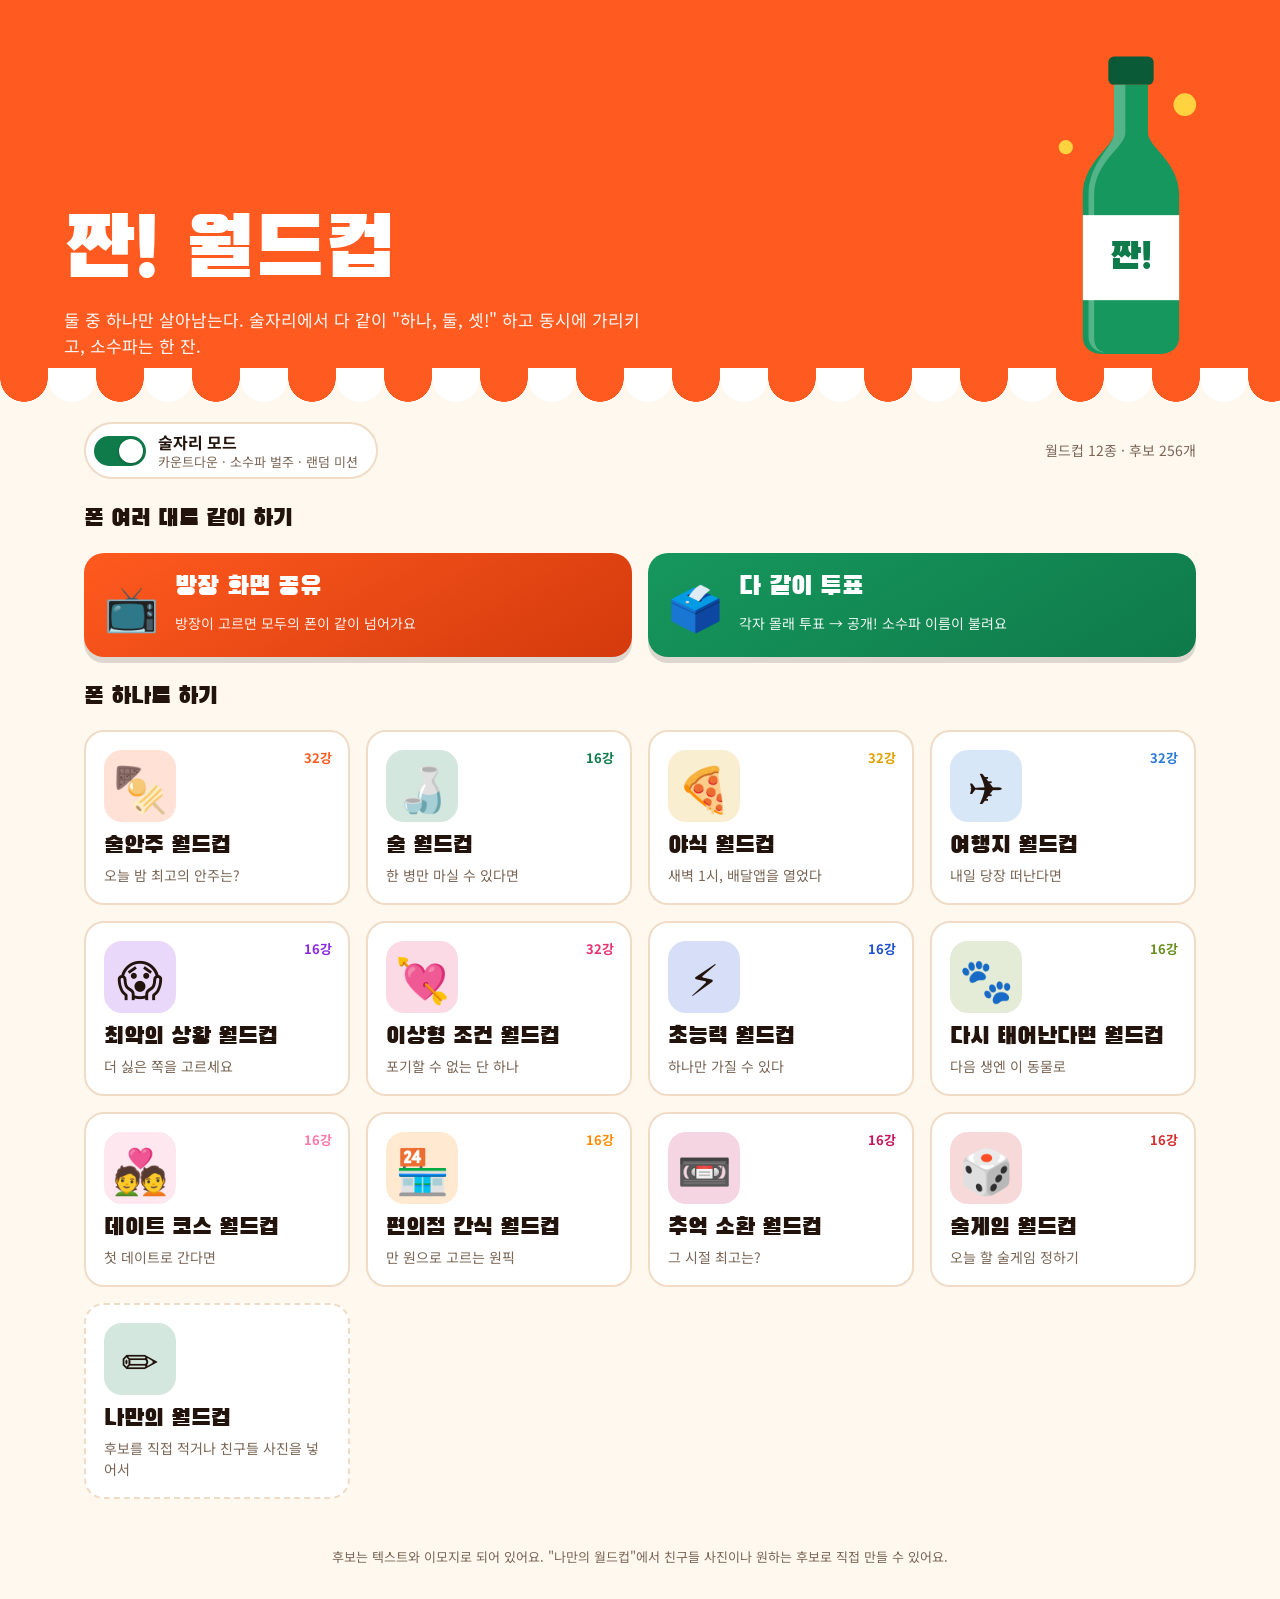
==== index.html @ a6a8045d "실시간 방 모드 추가 (방장 화면 공유, 다 같이 투표) + 그만 버튼 수정 - sync.html / vote.html: MQTT 방 코드·QR로 여러 폰 실시간 연결 - 투표 공" ====
<!DOCTYPE html>
<html lang="ko">
<head>
<meta charset="utf-8">
<meta name="viewport" content="width=device-width,initial-scale=1">
<title>짠! 월드컵</title>
<link rel="preconnect" href="https://fonts.googleapis.com">
<link rel="stylesheet" href="https://fonts.googleapis.com/css2?family=Black+Han+Sans&family=Noto+Sans+KR:wght@400;700;900&display=swap">
<link rel="stylesheet" href="style.css">
</head>
<body>
<div id="home">
  <header class="hero">
    <div>
      <h1>짠! 월드컵</h1>
      <p>둘 중 하나만 살아남는다. 술자리에서 다 같이 "하나, 둘, 셋!" 하고 동시에 가리키고, 소수파는 한 잔.</p>
    </div>
    <svg viewBox="0 0 120 220" aria-hidden="true">
      <rect x="44" y="6" width="32" height="20" rx="4" fill="#0b5a37"/>
      <path d="M48 26h24v34c0 10 22 20 22 44v100c0 8-6 12-14 12H40c-8 0-14-4-14-12V104c0-24 22-34 22-44z" fill="#16975d"/>
      <path d="M48 26h8v34c0 10-22 20-22 44v100c0 6 2 10 8 11-6 0-12-4-12-11V104c0-24 18-34 18-44z" fill="#ffffff44"/>
      <rect x="26" y="118" width="68" height="60" fill="#fff"/>
      <text x="60" y="156" text-anchor="middle" font-family="Black Han Sans" font-size="26" fill="#0f7a4a">짠!</text>
      <circle cx="98" cy="40" r="8" fill="#ffd23f"/><circle cx="14" cy="70" r="5" fill="#ffd23f"/>
    </svg>
  </header>
  <div class="tent"></div>
  <div class="bar">
    <label class="party"><input type="checkbox" id="partyT"> <span>술자리 모드<small>카운트다운 · 소수파 벌주 · 랜덤 미션</small></span></label>
    <span style="color:var(--mute);font-size:14px" id="cnt"></span>
  </div>
  <h2 class="sect">폰 여러 대로 같이 하기</h2>
  <div class="modes">
    <a class="mode s" href="sync.html"><span class="em">📺</span><h3>방장 화면 공유</h3><p>방장이 고르면 모두의 폰이 같이 넘어가요</p></a>
    <a class="mode v" href="vote.html"><span class="em">🗳️</span><h3>다 같이 투표</h3><p>각자 몰래 투표 → 공개! 소수파 이름이 불려요</p></a>
  </div>
  <h2 class="sect">폰 하나로 하기</h2>
  <main class="grid" id="grid"></main>
  <footer>후보는 텍스트와 이모지로 되어 있어요. "나만의 월드컵"에서 친구들 사진이나 원하는 후보로 직접 만들 수 있어요.</footer>
</div>

<section id="play" class="hide">
  <div>
    <div class="top">
      <button id="quit" aria-label="처음으로">✕ 그만</button>
      <h2 id="rlabel"></h2>
      <button id="undo">↶ 되돌리기</button>
    </div>
    <div class="prog"><i id="pbar"></i></div>
  </div>
  <div class="arena" id="arena"></div>
  <div class="foot" id="foot"><button class="btn go" id="cdBtn">하나, 둘, 셋! 🍻</button></div>
</section>

<section id="result" class="hide"></section>
<div id="ov" class="ov hide"></div>

<script src="data.js"></script>
<script>
{
const $=s=>document.querySelector(s);
const esc=s=>String(s).replace(/[&<>"']/g,c=>({'&':'&amp;','<':'&lt;','>':'&gt;','"':'&quot;',"'":'&#39;'}[c]));
const store={get(k,d){try{return JSON.parse(localStorage.getItem(k))??d}catch{return d}},set(k,v){try{localStorage.setItem(k,JSON.stringify(v))}catch{}}};
let party=store.get('jjan-party',true),S=null,hist=[],busy=false,custom=null;
$('#partyT').checked=party;
$('#partyT').onchange=e=>{party=e.target.checked;store.set('jjan-party',party)};
$('#cnt').textContent=`월드컵 ${GENRES.length}종 · 후보 ${GENRES.reduce((a,g)=>a+g.items.length,0)}개`;

$('#grid').innerHTML=GENRES.map(g=>`<button class="g" style="--h:${g.h}" data-id="${g.id}">
 <span class="n">${g.items.length}강</span><span class="em">${g.e}</span><h3>${esc(g.t)}</h3><p>${esc(g.d)}</p></button>`).join('')
 +`<button class="g custom" data-id="custom"><span class="em">✏️</span><h3>나만의 월드컵</h3><p>후보를 직접 적거나 친구들 사진을 넣어서</p></button>`;
$('#grid').onclick=e=>{const b=e.target.closest('.g');if(!b)return;b.dataset.id==='custom'?openCustom():pickSize(GENRES.find(g=>g.id===b.dataset.id))};

function sizesFor(n){const r=[];for(let s=4;s<=n;s*=2)r.push(s);return r.slice(-3)}
function pickSize(g){
 const ss=sizesFor(g.items.length);
 modal(`<h2>${g.e} ${esc(g.t)}</h2><p>${esc(g.d)} — 몇 강으로 할까요?</p>
 <div class="sizes">${ss.map(s=>`<button data-s="${s}">${s===4?'4강':s+'강'}</button>`).join('')}</div>
 <p style="font-size:14px">후보는 매번 무작위로 섞여요.${party?' 술자리 모드 켜짐 🍻':''}</p>
 <button class="btn alt" data-x>취소</button>`,b=>{if(b.dataset.s)start(g,+b.dataset.s)});
}
function modal(html,on){const o=$('#ov');o.innerHTML=`<div class="box" role="dialog" aria-modal="true">${html}</div>`;o.classList.remove('hide');
 o.onclick=e=>{if(e.target===o||e.target.closest('[data-x]'))return close();const b=e.target.closest('button');if(b&&on&&on(b)!==false)close()};
 o.querySelector('button')?.focus()}
function close(){$('#ov').classList.add('hide');$('#ov').innerHTML=''}

function shuffle(a){a=a.slice();for(let i=a.length-1;i>0;i--){const j=Math.random()*(i+1)|0;[a[i],a[j]]=[a[j],a[i]]}return a}
function start(g,size){
 S={g,size,round:shuffle(g.items).slice(0,size),next:[],i:0,log:[],done:0,total:size-1};hist=[];
 $('#home').classList.add('hide');$('#result').classList.add('hide');$('#play').classList.remove('hide');render()}
const rname=n=>n===2?'결승':n===4?'준결승':n+'강';
function card(it,k){return `<button class="c" data-k="${k}">${it.img?`<img src="${it.img}" alt="">`:`<span class="em">${esc(it.e)}</span>`}<span class="nm">${esc(it.n)}</span></button>`}
function render(){
 const r=S.round,a=r[S.i],b=r[S.i+1];
 $('#rlabel').textContent=`${S.g.t.replace(' 월드컵','')} · ${rname(r.length)}${r.length>2?` ${S.i/2+1}/${r.length/2}`:''}`;
 $('#pbar').style.width=(S.done/S.total*100)+'%';
 $('#arena').innerHTML=card(a,0)+card(b,1)+'<div class="vs">VS</div>';
 $('#undo').disabled=!hist.length;
 $('#foot').classList.toggle('hide',!party);busy=false}
$('#arena').onclick=e=>{const c=e.target.closest('.c');if(!c||busy)return;choose(+c.dataset.k)};
document.addEventListener('keydown',e=>{if($('#play').classList.contains('hide')||!$('#ov').classList.contains('hide')||busy)return;
 if(e.key==='ArrowLeft'||e.key==='ArrowUp')choose(0);if(e.key==='ArrowRight'||e.key==='ArrowDown')choose(1)});
function choose(k){
 busy=true;hist.push(JSON.stringify({...S,g:null}));
 const cs=[...document.querySelectorAll('.c')];cs[k].classList.add('win');cs[1-k].classList.add('lose');
 const w=S.round[S.i+k],l=S.round[S.i+1-k];
 S.log.push({r:rname(S.round.length),w,l});S.next.push(w);S.i+=2;S.done++;
 if(party)toast(`"${l.n}" 가리킨 사람 한 잔! 🍶`);
 setTimeout(()=>{
  if(S.i>=S.round.length){if(S.next.length===1)return finish();S.round=S.next;S.next=[];S.i=0}
  render();
  if(party&&S.done%5===0&&Math.random()<.75)mission();
 },650)}
$('#undo').onclick=()=>{if(!hist.length)return;const g=S.g;S=JSON.parse(hist.pop());S.g=g;render()};
$('#quit').onclick=()=>modal(`<h2>그만할까요?</h2><p>진행 중인 월드컵은 사라져요.</p><div class="acts"><button class="btn" data-q>처음으로</button><button class="btn alt" data-x>계속하기</button></div>`,b=>{if(b.hasAttribute('data-q'))home()});
function home(){$('#play').classList.add('hide');$('#result').classList.add('hide');$('#home').classList.remove('hide');S=null}
let tt;function toast(t){document.querySelector('.toast')?.remove();const d=document.createElement('div');d.className='toast';d.textContent=t;document.body.append(d);clearTimeout(tt);tt=setTimeout(()=>d.remove(),2200)}
function mission(){const m=MISSIONS[Math.random()*MISSIONS.length|0];
 modal(`<span class="tag">🃏 랜덤 미션 카드</span><p>${esc(m)}</p><button class="btn go" data-x>완료!</button>`);
 $('#ov .box').classList.add('mission')}
$('#cdBtn').onclick=()=>{const o=$('#ov');o.classList.remove('hide');o.onclick=null;
 const words=['하나','둘','셋!'];let i=0;
 const step=()=>{o.innerHTML=`<div class="count" style="font-size:clamp(80px,22vw,200px)">${words[i]}</div>`;if(++i<3)setTimeout(step,650);else setTimeout(()=>{o.innerHTML=`<div class="count" style="font-size:clamp(44px,11vw,100px)">동시에 가리켜! 👉</div>`;setTimeout(close,1000)},650)};step()};

function finish(){
 const w=S.next[0],g=S.g,key='jjan-rank-'+g.id,rk=store.get(key,{});
 const second=S.log[S.log.length-1].l;
 if(g.id!=='custom'){rk[w.n]=(rk[w.n]||0)+1;store.set(key,rk)}
 const path=S.log.filter(x=>x.w===w||x.w.n===w.n&&x.w.e===w.e);
 const top=Object.entries(rk).sort((a,b)=>b[1]-a[1]).slice(0,8),max=top[0]?.[1]||1;
 const res=$('#result');
 res.innerHTML=`<div class="crown"><div class="sub">${esc(g.t)} ${S.size}강 우승</div>
 ${w.img?`<img src="${w.img}" alt="">`:`<div class="em">${esc(w.e)}</div>`}<h2>${esc(w.n)}</h2>
 <p style="margin:8px 0 0">준우승 ${esc(second.e||'')} ${esc(second.n)}${party?' · 우승 맞춘 사람 벌주 면제, 나머지 다 같이 짠! 🍻':''}</p></div>
 <div class="tent" style="background:repeating-linear-gradient(90deg,var(--tent) 0 48px,var(--bg) 48px 96px);rotate:180deg"></div>
 <div class="res">
  <div class="acts"><button class="btn go" id="again">다시 하기</button><button class="btn alt" id="other">다른 월드컵</button><button class="btn alt" id="copy">결과 복사</button></div>
  <div><h3>우승까지의 길</h3><ol class="path">${path.map(x=>`<li><b>${x.r}</b><span>${esc(x.l.e||'')} ${esc(x.l.n)} 꺾음</span></li>`).join('')}</ol></div>
  ${top.length?`<div><h3>이 기기 누적 우승 랭킹</h3><div class="rank">${top.map(([n,c],i)=>`<div><b>${i+1}</b><span>${esc(n)}</span><i style="width:${c/max*100}%"></i><em>${c}회</em></div>`).join('')}</div></div>`:''}
 </div>`;
 $('#play').classList.add('hide');res.classList.remove('hide');res.scrollTop=0;
 $('#again').onclick=()=>start(g,S.size);$('#other').onclick=home;
 $('#copy').onclick=async e=>{const t=`🏆 ${g.t} ${S.size}강 우승: ${w.n}\n준우승: ${second.n}\n${path.map(x=>`${x.r} — ${x.l.n} 꺾음`).join('\n')}`;
  try{await navigator.clipboard.writeText(t);e.target.textContent='복사됨 ✓'}catch{e.target.textContent='복사 실패'}};
}

function openCustom(){
 modal(`<h2>✏️ 나만의 월드컵</h2>
 <input type="text" id="cT" placeholder="제목 (예: 우리 과 최고의 MT 장소)" value="${esc(custom?.t||'')}">
 <p>후보를 한 줄에 하나씩 적어 주세요. 맨 앞에 이모지를 붙이면 그림으로 나와요. 최소 4개.</p>
 <textarea id="cL" placeholder="🍜 학교 앞 라면집&#10;🍗 치킨집&#10;🍺 호프집&#10;🍢 포장마차">${esc(custom?.raw||'')}</textarea>
 <label class="file">📷 사진으로 후보 추가 (파일 이름이 후보 이름이 돼요)<input type="file" id="cF" accept="image/*" multiple></label>
 <p id="cInfo"></p>
 <div class="acts"><button class="btn go" data-go>시작하기</button><button class="btn alt" data-x>취소</button></div>`,b=>{
  if(!b.hasAttribute('data-go'))return;
  const raw=$('#cL').value,lines=raw.split('\n').map(s=>s.trim()).filter(Boolean);
  const items=lines.map(s=>{const m=s.match(/^(\p{Extended_Pictographic}[️‍\p{Extended_Pictographic}]*)\s*(.+)$/u);return m?{e:m[1],n:m[2]}:{e:'⭐',n:s}}).concat(photos);
  if(items.length<4){$('#cInfo').textContent='후보가 4개 이상 필요해요.';$('#cInfo').className='err';return false}
  custom={t:$('#cT').value.trim()||'나만의 월드컵',raw};store.set('jjan-custom',{t:custom.t,raw});
  const g={id:'custom',t:custom.t,d:'',e:'✏️',items};
  setTimeout(()=>pickSize(g),0)});
 let photos=[];
 $('#cF').onchange=e=>{photos=[...e.target.files].map(f=>({e:'',n:f.name.replace(/\.[^.]+$/,''),img:URL.createObjectURL(f)}));$('#cInfo').textContent=`사진 ${photos.length}장 추가됨`;$('#cInfo').className=''};
}
custom=store.get('jjan-custom',null);
}
</script>
</body>
</html>
---- style.css ----
/*
VOICE: 포장마차 플라스틱 테이블 위에서 큰 소리로 하는 게임. 시끄럽고 따뜻하게.
IDEA: 주황 포차 천막 + 초록 소주병 라벨. 매치 화면은 테이블 위 두 장의 메뉴판.
PICTURE: 대결 화면의 큰 카드 두 장이 그림 자체. 홈은 천막 줄무늬 + 소주병 일러스트.
COLOUR and TYPE: 천막 주황 #ff5a1f, 소주병 초록 #0f7a4a, 노란 전구 #ffd23f. Black Han Sans + Noto Sans KR.
LAYOUT: 홈은 장르 카드 그리드, 경기는 전체 화면 2분할(폰에선 위아래).
*/
:root{color-scheme:light dark;--bg:light-dark(#fff8ef,#1b1410);--card:light-dark(#ffffff,#2a201a);--ink:light-dark(#22140c,#fff3e6);--mute:light-dark(#7a6656,#c4ab95);--line:light-dark(#f0dcc6,#3d2e24);--tent:#ff5a1f;--soju:#0f7a4a;--bulb:#ffd23f}
:root[data-theme=light]{color-scheme:light}:root[data-theme=dark]{color-scheme:dark}
*{box-sizing:border-box;min-width:0}
html,body{height:100%}
body{margin:0;background:var(--bg);color:var(--ink);font:16px/1.55 "Noto Sans KR",system-ui,sans-serif;overflow-x:clip;-webkit-tap-highlight-color:transparent}
h1,h2,h3,.disp{font-family:"Black Han Sans","Noto Sans KR",sans-serif;font-weight:400;line-height:1.05;margin:0;text-wrap:balance}
button{font:inherit;color:inherit;cursor:pointer;border:0;background:none;min-height:44px}
button:focus-visible,textarea:focus-visible,input:focus-visible,label:focus-within{outline:3px solid var(--bulb);outline-offset:2px}
.hide{display:none!important}
.tent{height:34px;background:repeating-linear-gradient(90deg,var(--tent) 0 48px,#fff 48px 96px);-webkit-mask:radial-gradient(24px at 24px 10px,#000 98%,#0000) 0 0/48px 100% repeat-x,linear-gradient(#000 0 0) top/100% 10px no-repeat;mask:radial-gradient(24px at 24px 10px,#000 98%,#0000) 0 0/48px 100% repeat-x,linear-gradient(#000 0 0) top/100% 10px no-repeat}
.hero{background:var(--tent);color:#fff;padding:clamp(24px,4vw,48px) max(5vw,16px) 8px;display:grid;grid-template-columns:minmax(0,1fr) auto;gap:24px;align-items:end}
.hero h1{font-size:clamp(44px,8vw,84px)}
.hero p{margin:10px 0 0;font-size:17px;max-width:34em;opacity:.95}
.hero svg{width:clamp(90px,16vw,170px);height:auto;display:block}
.bar{display:flex;flex-wrap:wrap;gap:12px;align-items:center;justify-content:space-between;padding:20px max(5vw,16px) 0;max-width:1240px;margin:auto}
.party{display:flex;gap:12px;align-items:center;background:var(--card);border:2px solid var(--line);border-radius:999px;padding:6px 18px 6px 8px;cursor:pointer;font-weight:700}
.party input{appearance:none;width:52px;height:30px;border-radius:99px;background:var(--line);position:relative;margin:0;cursor:pointer;transition:.2s}
.party input::after{content:"";position:absolute;top:3px;left:3px;width:24px;height:24px;border-radius:50%;background:#fff;box-shadow:0 1px 3px #0004;transition:.2s}
.party input:checked{background:var(--soju)}.party input:checked::after{left:25px}
.party small{display:block;font-weight:400;color:var(--mute);font-size:13px;line-height:1.3}
.grid{display:grid;grid-template-columns:repeat(auto-fill,minmax(min(100%,250px),1fr));gap:16px;padding:20px max(5vw,16px) 48px;max-width:1240px;margin:auto}
.g{position:relative;text-align:left;background:var(--card);border:2px solid var(--line);border-radius:20px;padding:18px 18px 16px;display:grid;gap:6px;overflow:hidden;transition:transform .15s,border-color .15s}
.g:hover{transform:translateY(-3px);border-color:var(--h)}
.g .em{font-size:44px;line-height:1;width:72px;height:72px;display:grid;place-items:center;border-radius:18px;background:color-mix(in srgb,var(--h) 18%,transparent)}
.g h3{font-size:24px;margin-top:6px}
.g p{margin:0;color:var(--mute);font-size:14px}
.g .n{position:absolute;top:16px;right:16px;font-size:13px;font-weight:700;color:var(--h)}
.g.custom{border-style:dashed;--h:var(--soju)}
footer{text-align:center;color:var(--mute);font-size:13px;padding:0 16px 32px}
/* match */
#play{position:fixed;inset:0;display:grid;grid-template-rows:auto 1fr auto;background:var(--bg);z-index:5}
.top{display:flex;align-items:center;gap:8px;padding:10px max(3vw,12px);background:var(--tent);color:#fff}
.top h2{font-size:clamp(20px,3vw,28px);flex:1;text-align:center}
.top button{padding:0 14px;border-radius:12px;background:#0002;font-weight:700;font-size:15px}
.top button:disabled{opacity:.4}
.prog{height:6px;background:#0002}.prog i{display:block;height:100%;background:var(--bulb);transition:width .3s}
.arena{position:relative;display:grid;grid-template-columns:minmax(0,1fr) minmax(0,1fr);gap:clamp(10px,2vw,24px);padding:clamp(10px,2vw,24px);min-height:0}
.c{position:relative;border-radius:24px;display:grid;place-items:center;align-content:center;gap:12px;padding:20px;color:#fff;overflow:hidden;box-shadow:0 10px 0 #0002;transition:transform .25s,opacity .25s,filter .25s}
.c:nth-child(1){background:linear-gradient(160deg,var(--tent),#d43a0c)}
.c:nth-child(2){background:linear-gradient(160deg,#16975d,var(--soju))}
.c:hover{transform:scale(1.015)}
.c .em{font-size:clamp(70px,15vmin,170px);line-height:1;filter:drop-shadow(0 6px 0 #0003)}
.c .nm{font-family:"Black Han Sans",sans-serif;font-size:clamp(28px,5vmin,54px);line-height:1.1;text-align:center;text-wrap:balance}
.c img{width:min(100%,520px);max-height:52vh;object-fit:cover;border-radius:16px;border:4px solid #fff}
.c.win{transform:scale(1.04)}.c.lose{opacity:.25;filter:grayscale(1)}
.vs{position:absolute;left:50%;top:50%;translate:-50% -50%;width:74px;height:74px;border-radius:50%;background:var(--bulb);color:#22140c;display:grid;place-items:center;font:30px "Black Han Sans",sans-serif;box-shadow:0 0 0 6px var(--bg);pointer-events:none;z-index:2}
.foot{display:flex;justify-content:center;gap:10px;padding:0 12px 14px;flex-wrap:wrap}
.btn{padding:10px 22px;border-radius:999px;background:var(--ink);color:var(--bg);font-weight:900}
.btn.alt{background:var(--card);color:var(--ink);border:2px solid var(--line)}
.btn.go{background:var(--bulb);color:#22140c}
/* overlays */
.ov{position:fixed;inset:0;z-index:20;display:grid;place-items:center;padding:16px;background:#1b1410cc;backdrop-filter:blur(3px)}
.box{background:var(--card);border-radius:24px;padding:clamp(20px,4vw,32px);width:min(100%,520px);max-height:92vh;overflow:auto;display:grid;gap:14px}
.box h2{font-size:30px}.box p{margin:0;color:var(--mute)}
.sizes{display:flex;flex-wrap:wrap;gap:10px}
.sizes button{flex:1 1 90px;border-radius:16px;border:2px solid var(--line);font:24px "Black Han Sans",sans-serif;padding:12px}
.sizes button:hover{border-color:var(--tent);color:var(--tent)}
.count{font:clamp(120px,30vw,240px) "Black Han Sans",sans-serif;color:var(--bulb);text-align:center;animation:pop .6s}
@keyframes pop{from{transform:scale(1.8);opacity:0}}
.toast{position:fixed;left:50%;bottom:84px;translate:-50% 0;background:var(--bulb);color:#22140c;font-weight:900;padding:12px 22px;border-radius:16px;z-index:15;box-shadow:0 6px 20px #0004;text-align:center;max-width:92vw;animation:pop .3s}
.mission{background:var(--soju);color:#fff;text-align:center}
.mission p{color:#fff;font-size:22px;font-weight:700}
.mission .tag{font:16px "Black Han Sans";color:var(--bulb)}
/* result */
#result{position:fixed;inset:0;overflow:auto;z-index:6;background:var(--bg)}
.crown{background:var(--tent);color:#fff;text-align:center;padding:24px 16px 32px}
.crown .em{font-size:clamp(90px,20vw,160px);line-height:1.1}
.crown img{width:min(80vw,320px);aspect-ratio:1;object-fit:cover;border-radius:24px;border:6px solid #fff}
.crown h2{font-size:clamp(40px,8vw,72px);margin-top:8px}
.crown .sub{font-weight:700;color:var(--bulb);margin-bottom:6px}
.res{max-width:760px;margin:auto;padding:24px 16px 48px;display:grid;gap:22px}
.res h3{font-size:22px;margin-bottom:8px}
.path{list-style:none;margin:0;padding:0;display:grid;gap:6px}
.path li{display:flex;gap:10px;align-items:center;background:var(--card);border:2px solid var(--line);border-radius:14px;padding:8px 14px}
.path b{min-width:3.4em;color:var(--tent)}
.rank{display:grid;gap:6px}
.rank div{display:grid;grid-template-columns:2em minmax(0,9em) minmax(0,1fr) 2.6em;gap:8px;align-items:center;font-size:15px}
.rank span{overflow:hidden;text-overflow:ellipsis;white-space:nowrap}
.rank i{height:14px;border-radius:7px;background:var(--soju);display:block}
.rank em{font-style:normal;text-align:right;color:var(--mute)}
.acts{display:flex;flex-wrap:wrap;gap:10px;justify-content:center}
textarea{width:100%;min-height:180px;font:16px/1.5 inherit;padding:12px;border-radius:14px;border:2px solid var(--line);background:var(--bg);color:var(--ink);resize:vertical}
input[type=text]{width:100%;font-size:16px;padding:12px;border-radius:14px;border:2px solid var(--line);background:var(--bg);color:var(--ink)}
.file{display:block;border:2px dashed var(--line);border-radius:14px;padding:12px;text-align:center;cursor:pointer;color:var(--mute)}
.file input{display:none}
.err{color:var(--tent)!important;font-weight:700}
@media(max-width:600px),(orientation:portrait) and (max-width:900px){
 .arena{grid-template-columns:minmax(0,1fr);grid-template-rows:minmax(0,1fr) minmax(0,1fr)}
 .c img{max-height:24vh}
 .vs{width:58px;height:58px;font-size:24px}
}
@media(max-width:600px){.hero{grid-template-columns:minmax(0,1fr)}.hero svg{display:none}}
@media(prefers-reduced-motion:reduce){*{animation:none!important;transition:none!important}}
/* ---------- 같이 하기 (홈) ---------- */
.modes{display:grid;grid-template-columns:repeat(auto-fit,minmax(min(100%,280px),1fr));gap:16px;padding:20px max(5vw,16px) 0;max-width:1240px;margin:auto}
.mode{display:grid;grid-template-columns:auto minmax(0,1fr);gap:4px 16px;align-items:center;text-decoration:none;color:#fff;border-radius:20px;padding:18px 20px;box-shadow:0 6px 0 #0002;transition:transform .15s}
.mode:hover{transform:translateY(-3px)}
.mode.s{background:linear-gradient(150deg,var(--tent),#d43a0c)}.mode.v{background:linear-gradient(150deg,#16975d,var(--soju))}
.mode .em{font-size:44px;grid-row:span 2}
.mode h3{font-size:26px}.mode p{margin:0;font-size:14px;opacity:.92}
.sect{max-width:1240px;margin:auto;padding:28px max(5vw,16px) 0;font-size:24px}
/* ---------- 온라인 ---------- */
.hero.mini{grid-template-columns:minmax(0,1fr);padding-bottom:8px}
.hero.mini h1{font-size:clamp(36px,7vw,60px)}
.back{color:#fff;opacity:.9;font-weight:700;text-decoration:none;display:inline-block;margin-bottom:10px}
.lob{max-width:460px;margin:24px auto 48px;padding:0 16px;display:grid;gap:14px}
.lob label{display:grid;gap:6px;font-weight:700}
.lob .row{display:grid;grid-template-columns:minmax(0,1fr) auto;gap:8px}
.lob #cd{text-transform:uppercase;letter-spacing:.3em;font-weight:900;text-align:center}
.lob p{margin:0;color:var(--mute);font-size:14px;text-align:center}
.lob .btn{min-height:52px;font-size:17px}
.or{display:flex;align-items:center;gap:10px;color:var(--mute);font-size:14px;margin-top:6px}
.or::before,.or::after{content:"";flex:1;height:2px;background:var(--line)}
.btn:disabled{opacity:.45;cursor:default}
.roomtop{max-width:1240px;margin:auto;padding:20px max(5vw,16px) 0;display:grid;grid-template-columns:repeat(auto-fit,minmax(min(100%,320px),1fr));gap:20px;align-items:start}
.share{display:flex;gap:18px;align-items:center;background:var(--card);border:2px solid var(--line);border-radius:20px;padding:16px;flex-wrap:wrap}
.share p{margin:0;color:var(--mute);font-size:14px}
.qr{width:150px;height:150px;background:#fff;border-radius:12px;padding:4px;flex:none}.qr svg{width:100%;height:100%;display:block}
.code{font:clamp(44px,10vw,64px)/1 "Black Han Sans",sans-serif;letter-spacing:.12em;color:var(--tent);margin:4px 0 10px}
.people h3,.board h3{font-size:22px;margin-bottom:10px}.people h3 span{color:var(--mute);font:16px "Noto Sans KR"}
.chips{display:flex;flex-wrap:wrap;gap:8px;justify-content:center}.people .chips{justify-content:flex-start}
.chip{background:var(--card);border:2px solid var(--line);border-radius:999px;padding:6px 14px;font-weight:700;font-size:15px}
.chip.ok{background:var(--soju);border-color:var(--soju);color:#fff}
.board{margin-top:18px}
.pick{max-width:1240px;margin:28px auto 0;padding:0 max(5vw,16px);font-size:28px}
.waiting{text-align:center;font-size:20px;font-weight:700;color:var(--mute);padding:40px 16px}
.arena.ro .c{cursor:default}.arena.ro .c:hover{transform:none}
.c.mine{outline:8px solid var(--bulb);outline-offset:-8px}
.c .vc{background:var(--bulb);color:#22140c;font-weight:900;border-radius:999px;padding:4px 14px;font-size:18px}
.c .who{font-size:15px;font-weight:700;text-align:center;max-width:90%}
.foot{flex-direction:column;align-items:center;gap:8px}
.hint{margin:0;color:var(--mute);font-size:14px;text-align:center}.hint.big{font-size:17px;font-weight:700;color:var(--ink)}
.drink{margin:0;background:var(--bulb);color:#22140c;font-weight:900;font-size:clamp(17px,4vw,22px);padding:10px 20px;border-radius:16px;text-align:center}
.top #codeBtn{letter-spacing:.06em}
.net{position:fixed;top:0;left:0;right:0;z-index:30;background:#c62828;color:#fff;text-align:center;font-weight:700;padding:8px}
.tent.flip{background:repeating-linear-gradient(90deg,var(--tent) 0 48px,var(--bg) 48px 96px);rotate:180deg}
@media(max-width:600px){.qr{width:120px;height:120px}.foot .chips .chip{font-size:13px;padding:4px 10px}}
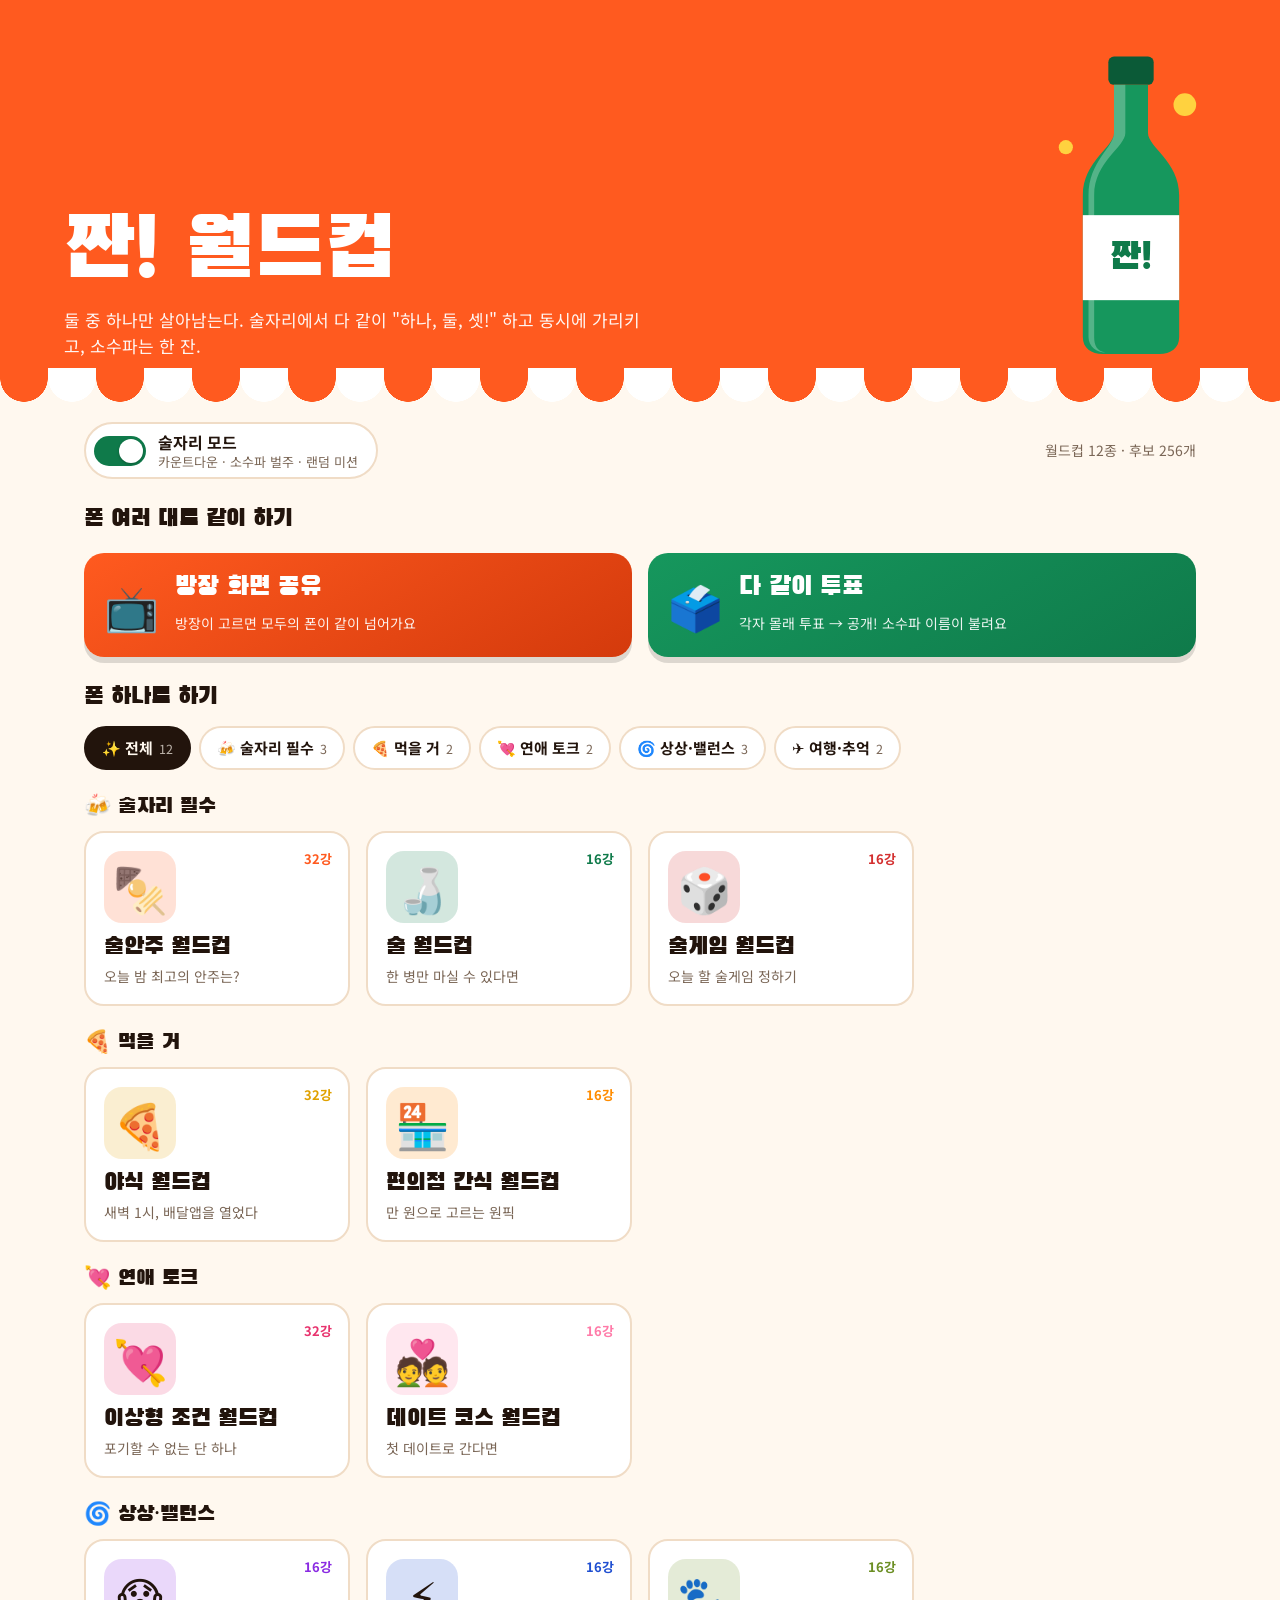
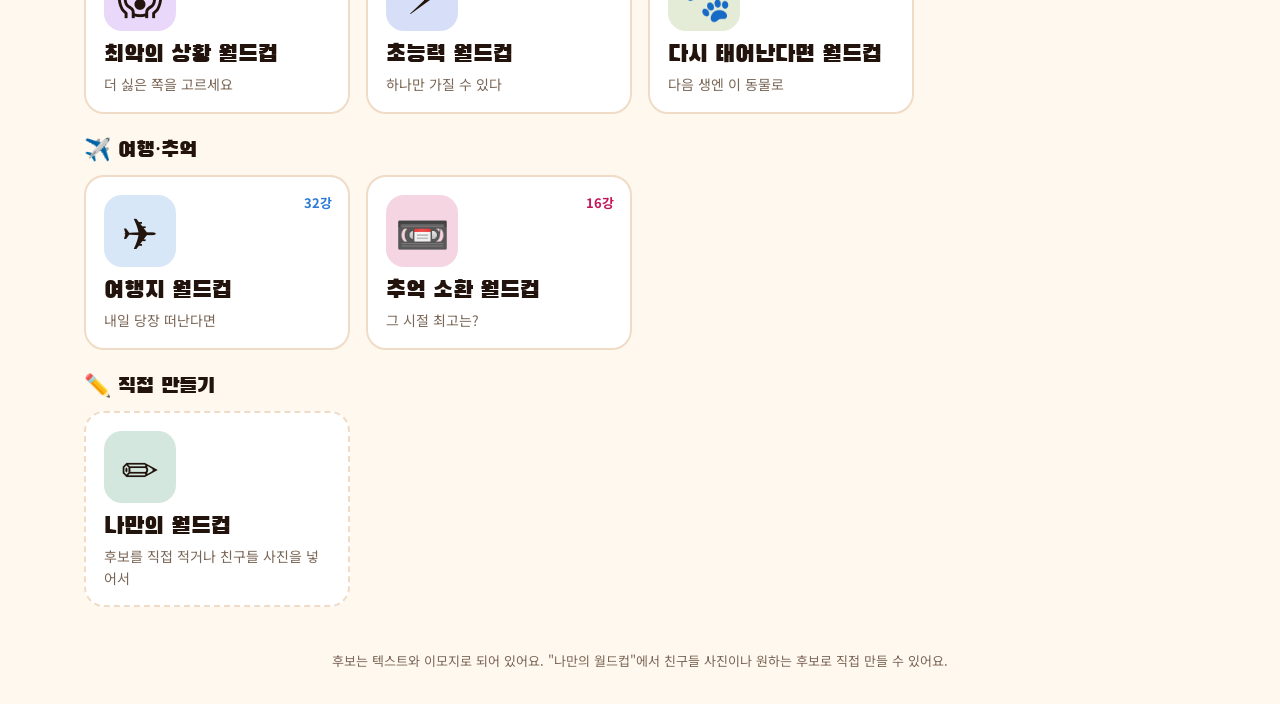
==== commit eee3dd89: "월드컵 카테고리 분류 + 중복 검사 스크립트 - 술자리 필수/먹을 거/연애 토크/상상·밸런스/여행·추억 카테고리 칩과 섹션 - 홈과 방장 화면에서 같은 카테고리 브라우저 사용 - " ====
--- a/index.html
+++ b/index.html
@@ -35,7 +35,7 @@
     <a class="mode v" href="vote.html"><span class="em">🗳️</span><h3>다 같이 투표</h3><p>각자 몰래 투표 → 공개! 소수파 이름이 불려요</p></a>
   </div>
   <h2 class="sect">폰 하나로 하기</h2>
-  <main class="grid" id="grid"></main>
+  <main id="browser"></main>
   <footer>후보는 텍스트와 이모지로 되어 있어요. "나만의 월드컵"에서 친구들 사진이나 원하는 후보로 직접 만들 수 있어요.</footer>
 </div>
 
@@ -66,10 +66,7 @@
 $('#partyT').onchange=e=>{party=e.target.checked;store.set('jjan-party',party)};
 $('#cnt').textContent=`월드컵 ${GENRES.length}종 · 후보 ${GENRES.reduce((a,g)=>a+g.items.length,0)}개`;
 
-$('#grid').innerHTML=GENRES.map(g=>`<button class="g" style="--h:${g.h}" data-id="${g.id}">
- <span class="n">${g.items.length}강</span><span class="em">${g.e}</span><h3>${esc(g.t)}</h3><p>${esc(g.d)}</p></button>`).join('')
- +`<button class="g custom" data-id="custom"><span class="em">✏️</span><h3>나만의 월드컵</h3><p>후보를 직접 적거나 친구들 사진을 넣어서</p></button>`;
-$('#grid').onclick=e=>{const b=e.target.closest('.g');if(!b)return;b.dataset.id==='custom'?openCustom():pickSize(GENRES.find(g=>g.id===b.dataset.id))};
+genreBrowser($('#browser'),{onPick:id=>id==='custom'?openCustom():pickSize(GENRES.find(g=>g.id===id))});
 
 function sizesFor(n){const r=[];for(let s=4;s<=n;s*=2)r.push(s);return r.slice(-3)}
 function pickSize(g){
--- a/style.css
+++ b/style.css
@@ -142,3 +142,12 @@
 .net{position:fixed;top:0;left:0;right:0;z-index:30;background:#c62828;color:#fff;text-align:center;font-weight:700;padding:8px}
 .tent.flip{background:repeating-linear-gradient(90deg,var(--tent) 0 48px,var(--bg) 48px 96px);rotate:180deg}
 @media(max-width:600px){.qr{width:120px;height:120px}.foot .chips .chip{font-size:13px;padding:4px 10px}}
+/* ---------- 카테고리 ---------- */
+.cats{display:flex;gap:8px;overflow-x:auto;overscroll-behavior-x:contain;max-width:1240px;margin:auto;padding:16px max(5vw,16px) 4px;scrollbar-width:none}
+.cats::-webkit-scrollbar{display:none}
+.cat{flex:none;border-radius:999px;border:2px solid var(--line);background:var(--card);padding:0 16px;font-weight:700;font-size:15px;white-space:nowrap}
+.cat small{color:var(--mute);font-weight:400;margin-left:2px}
+.cat.on{background:var(--ink);color:var(--bg);border-color:var(--ink)}.cat.on small{color:inherit;opacity:.7}
+.cath{max-width:1240px;margin:auto;padding:22px max(5vw,16px) 0;font-size:22px}
+.gb .grid{padding-top:12px;padding-bottom:4px}
+.gb{padding-bottom:40px}
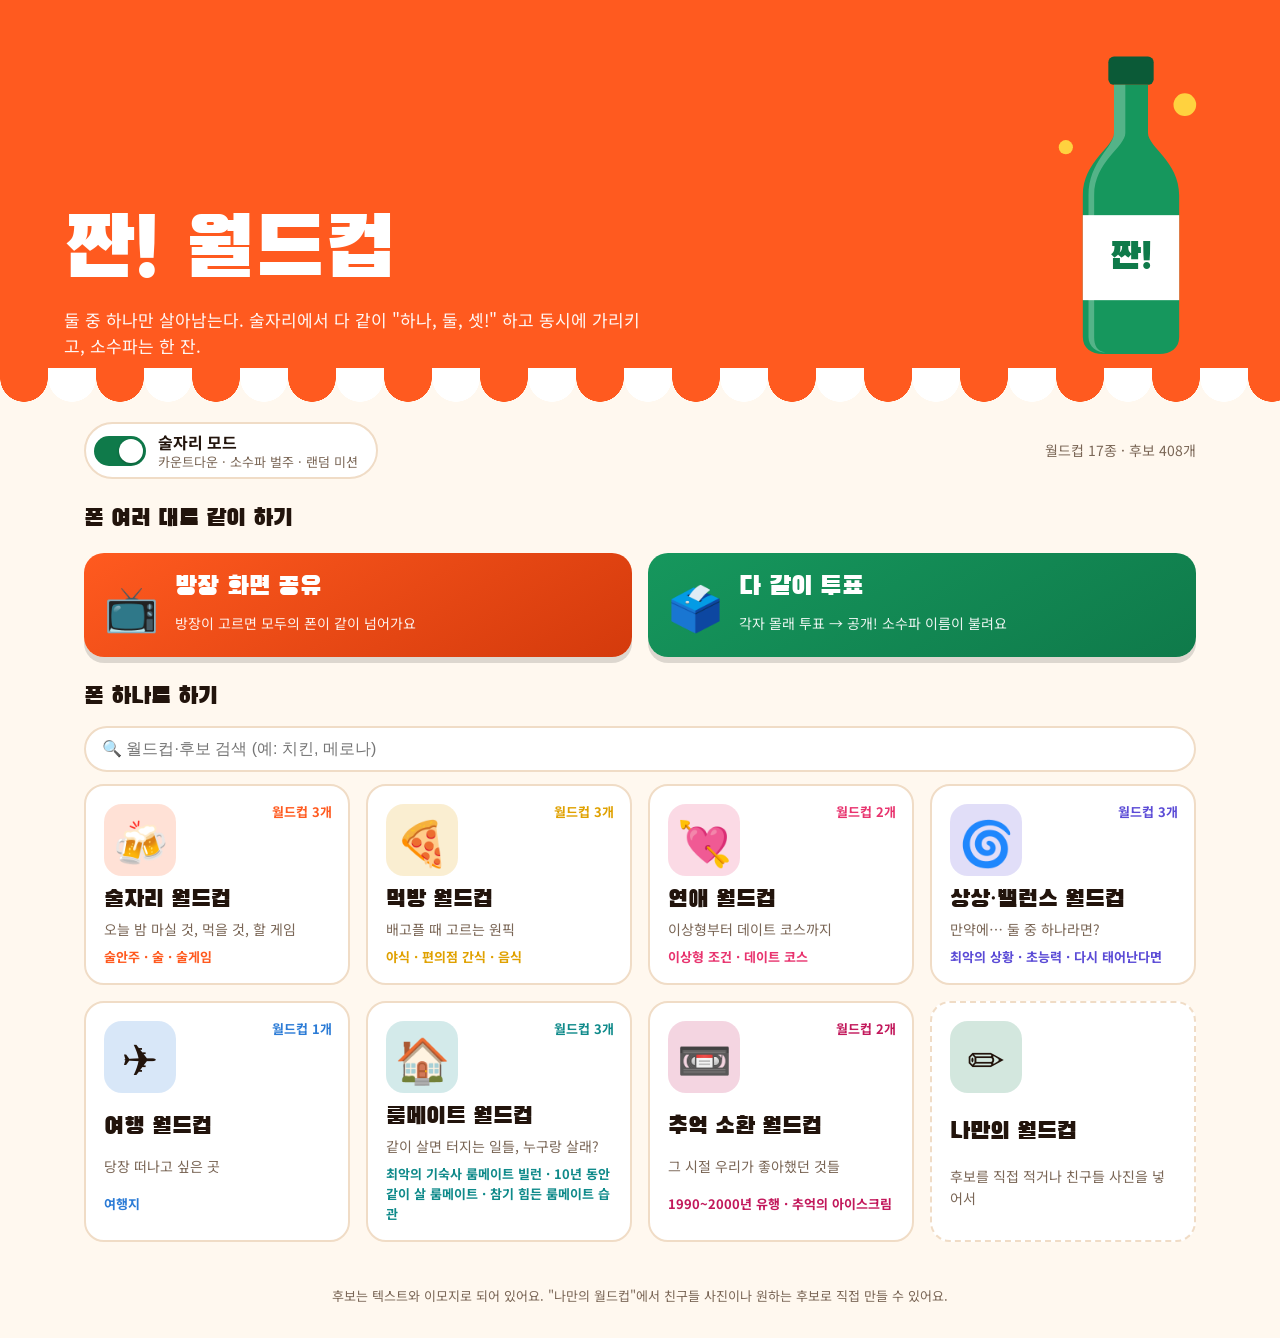
==== commit 185a0e1d: "월드컵 4개 추가 (룸메이트 3개, 음식 64강) + 룸메이트 카테고리 - 최악의 기숙사 룸메이트 빌런, 10년 동안 같이 살 룸메이트, 참기 힘든 룸메이트 습관, 음식 월드컵 -" ====
--- a/index.html
+++ b/index.html
@@ -86,10 +86,10 @@
  S={g,size,round:shuffle(g.items).slice(0,size),next:[],i:0,log:[],done:0,total:size-1};hist=[];
  $('#home').classList.add('hide');$('#result').classList.add('hide');$('#play').classList.remove('hide');render()}
 const rname=n=>n===2?'결승':n===4?'준결승':n+'강';
-function card(it,k){return `<button class="c" data-k="${k}">${it.img?`<img src="${it.img}" alt="">`:`<span class="em">${esc(it.e)}</span>`}<span class="nm">${esc(it.n)}</span></button>`}
+function card(it,k){return `<button class="c${it.n.length>16?' long':''}" data-k="${k}">${it.img?`<img src="${it.img}" alt="">`:`<span class="em">${esc(it.e)}</span>`}<span class="nm">${esc(it.n)}</span></button>`}
 function render(){
  const r=S.round,a=r[S.i],b=r[S.i+1];
- $('#rlabel').textContent=`${S.g.t.replace(' 월드컵','')} · ${rname(r.length)}${r.length>2?` ${S.i/2+1}/${r.length/2}`:''}`;
+ $('#rlabel').textContent=`${rname(r.length)}${r.length>2?` ${S.i/2+1}/${r.length/2}`:''} · ${S.g.t.replace(/ 월드컵$/,'')}`;
  $('#pbar').style.width=(S.done/S.total*100)+'%';
  $('#arena').innerHTML=card(a,0)+card(b,1)+'<div class="vs">VS</div>';
  $('#undo').disabled=!hist.length;
--- a/style.css
+++ b/style.css
@@ -151,3 +151,23 @@
 .cath{max-width:1240px;margin:auto;padding:22px max(5vw,16px) 0;font-size:22px}
 .gb .grid{padding-top:12px;padding-bottom:4px}
 .gb{padding-bottom:40px}
+/* ---------- 카테고리 2단계 ---------- */
+.sbox{max-width:1240px;margin:auto;padding:16px max(5vw,16px) 0}
+.sbox input{width:100%;font-size:16px;padding:12px 16px;border-radius:999px;border:2px solid var(--line);background:var(--card);color:var(--ink)}
+.catc .inc{color:var(--h);font-weight:700;font-size:13px}
+.cathead{max-width:1240px;margin:16px auto 0;padding:0 max(5vw,16px)}
+.cathead>*{margin:0}
+.cathead h2{font-size:clamp(30px,6vw,44px);color:var(--h);margin:8px 0 4px}
+.cathead p{color:var(--mute)}
+.back2{font-weight:700;color:var(--mute);padding:0}
+.wlist{list-style:none;max-width:860px;margin:0 auto;padding:14px max(5vw,16px) 0;display:grid;gap:10px}
+.wrow{width:100%;display:grid;grid-template-columns:2em 56px minmax(0,1fr) auto;gap:12px;align-items:center;text-align:left;background:var(--card);border:2px solid var(--line);border-left:6px solid var(--h);border-radius:16px;padding:10px 14px;transition:transform .15s}
+.wrow:hover{transform:translateX(4px)}
+.wrow b{font:22px "Black Han Sans",sans-serif;color:var(--h);text-align:center}
+.wrow .em{font-size:32px;width:56px;height:56px;display:grid;place-items:center;border-radius:14px;background:color-mix(in srgb,var(--h) 16%,transparent)}
+.wrow strong{display:block;font-size:17px}.wrow small{display:block;color:var(--mute);font-size:13px}
+.wrow .n{font-weight:700;font-size:13px;color:var(--h);white-space:nowrap}
+.none{text-align:center;color:var(--mute);padding:24px}
+@media(max-width:600px){.wrow{grid-template-columns:1.4em 44px minmax(0,1fr) auto;gap:10px}.wrow .em{width:44px;height:44px;font-size:26px}}
+.c.long .nm{font-size:clamp(20px,3.4vmin,34px);max-width:22em}.c.long .em{font-size:clamp(56px,11vmin,130px)}
+.top h2{white-space:nowrap;overflow:hidden;text-overflow:ellipsis}
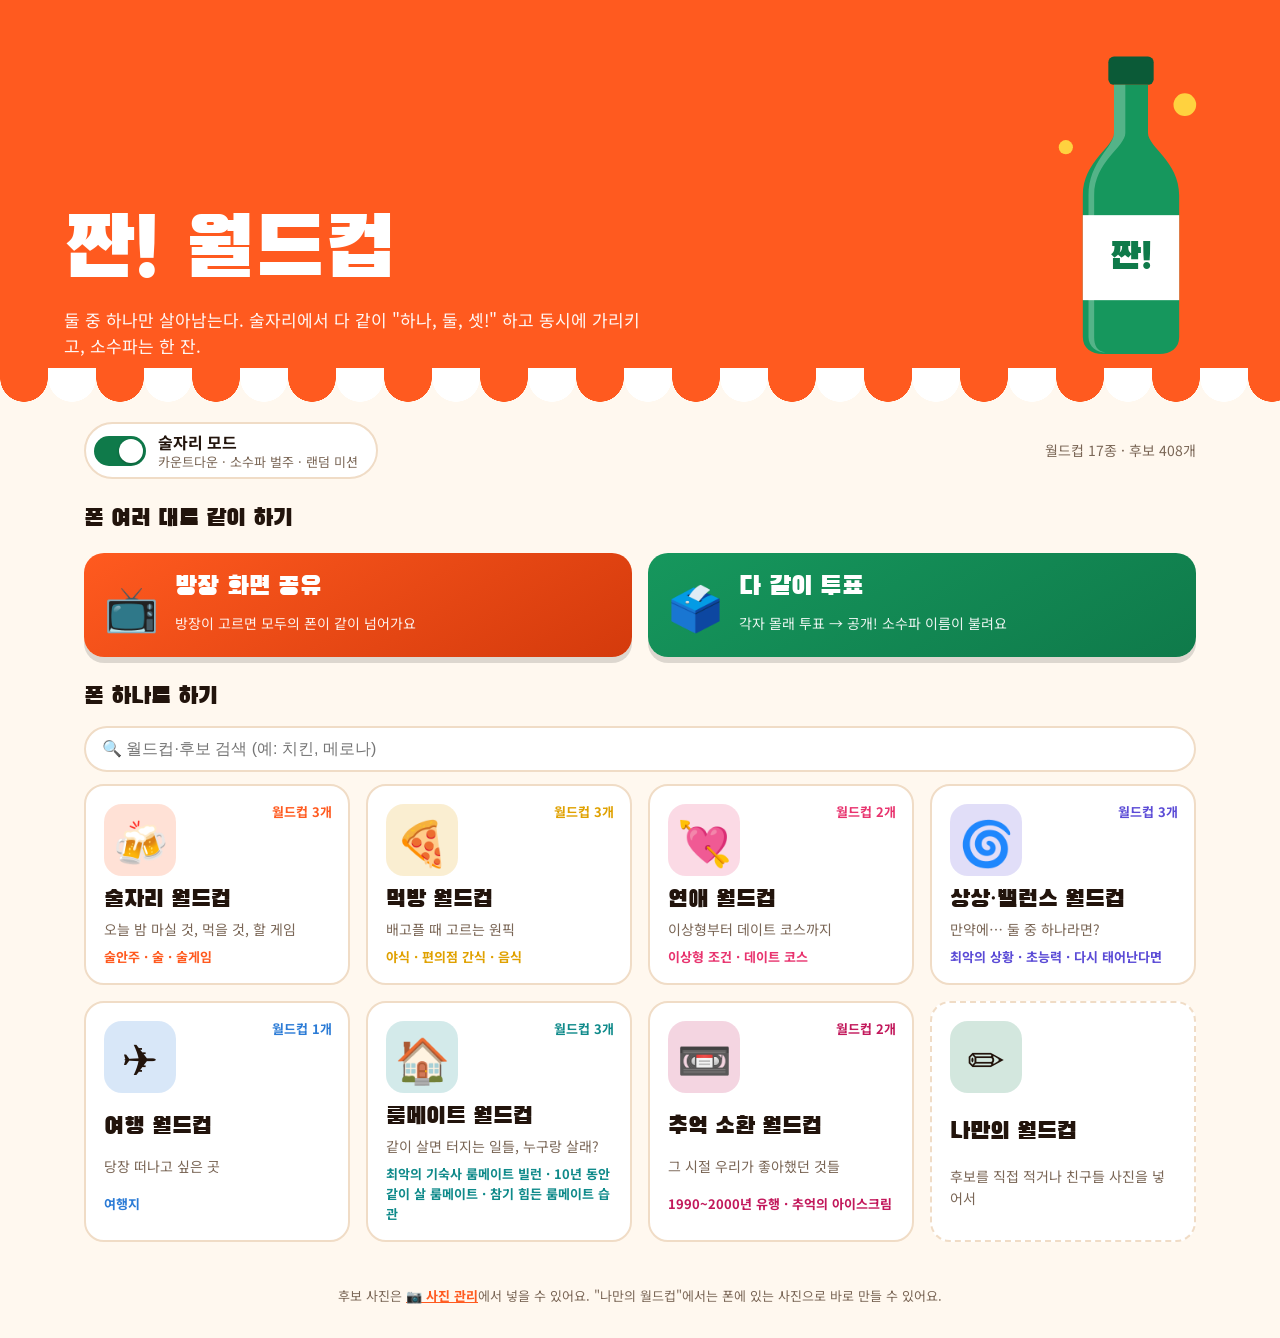
==== commit e6f0f1af: "후보 사진 기능 + 사진 관리 페이지 - img/<월드컵id>/<후보이름>.jpg|png|webp 가 있으면 카드와 우승 화면에 사진 표시 - photos.html: 파일 이름 목" ====
--- a/index.html
+++ b/index.html
@@ -36,7 +36,7 @@
   </div>
   <h2 class="sect">폰 하나로 하기</h2>
   <main id="browser"></main>
-  <footer>후보는 텍스트와 이모지로 되어 있어요. "나만의 월드컵"에서 친구들 사진이나 원하는 후보로 직접 만들 수 있어요.</footer>
+  <footer>후보 사진은 <a href="photos.html">📷 사진 관리</a>에서 넣을 수 있어요. "나만의 월드컵"에서는 폰에 있는 사진으로 바로 만들 수 있어요.</footer>
 </div>
 
 <section id="play" class="hide">
@@ -86,12 +86,12 @@
  S={g,size,round:shuffle(g.items).slice(0,size),next:[],i:0,log:[],done:0,total:size-1};hist=[];
  $('#home').classList.add('hide');$('#result').classList.add('hide');$('#play').classList.remove('hide');render()}
 const rname=n=>n===2?'결승':n===4?'준결승':n+'강';
-function card(it,k){return `<button class="c${it.n.length>16?' long':''}" data-k="${k}">${it.img?`<img src="${it.img}" alt="">`:`<span class="em">${esc(it.e)}</span>`}<span class="nm">${esc(it.n)}</span></button>`}
+function card(it,k){return `<button class="c${it.n.length>16?' long':''}" data-k="${k}" data-pg="${esc(S.g.id)}" data-pn="${esc(it.n)}">${it.img?`<img src="${it.img}" alt="">`:`<span class="em">${esc(it.e)}</span><img class="ph" alt="">`}<span class="nm">${esc(it.n)}</span></button>`}
 function render(){
  const r=S.round,a=r[S.i],b=r[S.i+1];
  $('#rlabel').textContent=`${rname(r.length)}${r.length>2?` ${S.i/2+1}/${r.length/2}`:''} · ${S.g.t.replace(/ 월드컵$/,'')}`;
  $('#pbar').style.width=(S.done/S.total*100)+'%';
- $('#arena').innerHTML=card(a,0)+card(b,1)+'<div class="vs">VS</div>';
+ $('#arena').innerHTML=card(a,0)+card(b,1)+'<div class="vs">VS</div>';loadPhotos($('#arena'));
  $('#undo').disabled=!hist.length;
  $('#foot').classList.toggle('hide',!party);busy=false}
 $('#arena').onclick=e=>{const c=e.target.closest('.c');if(!c||busy)return;choose(+c.dataset.k)};
@@ -126,8 +126,8 @@
  const path=S.log.filter(x=>x.w===w||x.w.n===w.n&&x.w.e===w.e);
  const top=Object.entries(rk).sort((a,b)=>b[1]-a[1]).slice(0,8),max=top[0]?.[1]||1;
  const res=$('#result');
- res.innerHTML=`<div class="crown"><div class="sub">${esc(g.t)} ${S.size}강 우승</div>
- ${w.img?`<img src="${w.img}" alt="">`:`<div class="em">${esc(w.e)}</div>`}<h2>${esc(w.n)}</h2>
+ res.innerHTML=`<div class="crown" data-pg="${esc(g.id)}" data-pn="${esc(w.n)}"><div class="sub">${esc(g.t)} ${S.size}강 우승</div>
+ ${w.img?`<img src="${w.img}" alt="">`:`<div class="em">${esc(w.e)}</div><img class="ph" alt="">`}<h2>${esc(w.n)}</h2>
  <p style="margin:8px 0 0">준우승 ${esc(second.e||'')} ${esc(second.n)}${party?' · 우승 맞춘 사람 벌주 면제, 나머지 다 같이 짠! 🍻':''}</p></div>
  <div class="tent" style="background:repeating-linear-gradient(90deg,var(--tent) 0 48px,var(--bg) 48px 96px);rotate:180deg"></div>
  <div class="res">
@@ -135,7 +135,7 @@
   <div><h3>우승까지의 길</h3><ol class="path">${path.map(x=>`<li><b>${x.r}</b><span>${esc(x.l.e||'')} ${esc(x.l.n)} 꺾음</span></li>`).join('')}</ol></div>
   ${top.length?`<div><h3>이 기기 누적 우승 랭킹</h3><div class="rank">${top.map(([n,c],i)=>`<div><b>${i+1}</b><span>${esc(n)}</span><i style="width:${c/max*100}%"></i><em>${c}회</em></div>`).join('')}</div></div>`:''}
  </div>`;
- $('#play').classList.add('hide');res.classList.remove('hide');res.scrollTop=0;
+ loadPhotos(res);$('#play').classList.add('hide');res.classList.remove('hide');res.scrollTop=0;
  $('#again').onclick=()=>start(g,S.size);$('#other').onclick=home;
  $('#copy').onclick=async e=>{const t=`🏆 ${g.t} ${S.size}강 우승: ${w.n}\n준우승: ${second.n}\n${path.map(x=>`${x.r} — ${x.l.n} 꺾음`).join('\n')}`;
   try{await navigator.clipboard.writeText(t);e.target.textContent='복사됨 ✓'}catch{e.target.textContent='복사 실패'}};
--- a/style.css
+++ b/style.css
@@ -171,3 +171,10 @@
 @media(max-width:600px){.wrow{grid-template-columns:1.4em 44px minmax(0,1fr) auto;gap:10px}.wrow .em{width:44px;height:44px;font-size:26px}}
 .c.long .nm{font-size:clamp(20px,3.4vmin,34px);max-width:22em}.c.long .em{font-size:clamp(56px,11vmin,130px)}
 .top h2{white-space:nowrap;overflow:hidden;text-overflow:ellipsis}
+/* ---------- 후보 사진 ---------- */
+img.ph{display:none}
+.hasph>img.ph{display:block}.hasph>.em{display:none}
+.c img.ph{width:min(100%,460px);height:auto;max-height:46vh;aspect-ratio:4/3;object-fit:cover;border-radius:16px;border:4px solid #fff;background:#fff3}
+.crown img.ph{width:min(80vw,320px);aspect-ratio:1;object-fit:cover;border-radius:24px;border:6px solid #fff;margin:auto}
+@media(max-width:600px),(orientation:portrait) and (max-width:900px){.c img.ph{max-height:22vh;width:auto;max-width:100%}}
+footer a{color:var(--tent);font-weight:700}
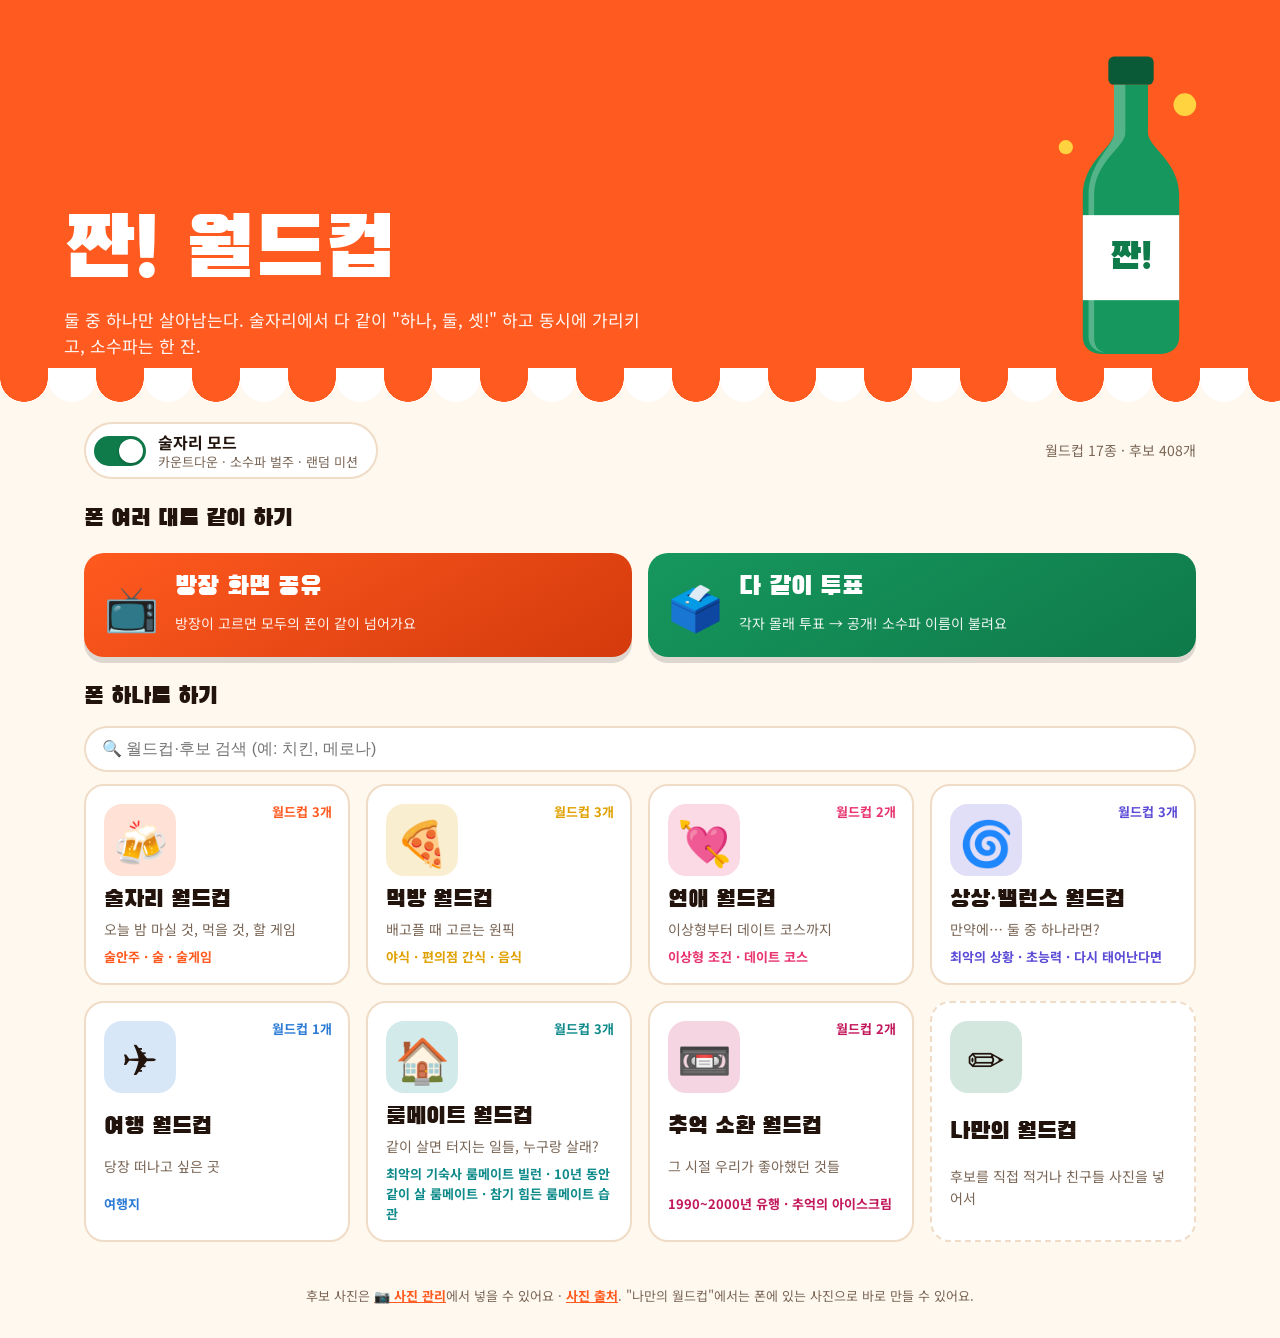
==== commit ff6087ad: "음식 월드컵 사진 64장 (위키미디어 공용, 자유 라이선스) + 사진 출처 페이지 Co-Authored-By: Claude Opus 5.5 <noreply@anthropic.com" ====
--- a/index.html
+++ b/index.html
@@ -36,7 +36,7 @@
   </div>
   <h2 class="sect">폰 하나로 하기</h2>
   <main id="browser"></main>
-  <footer>후보 사진은 <a href="photos.html">📷 사진 관리</a>에서 넣을 수 있어요. "나만의 월드컵"에서는 폰에 있는 사진으로 바로 만들 수 있어요.</footer>
+  <footer>후보 사진은 <a href="photos.html">📷 사진 관리</a>에서 넣을 수 있어요 · <a href="credits.html">사진 출처</a>. "나만의 월드컵"에서는 폰에 있는 사진으로 바로 만들 수 있어요.</footer>
 </div>
 
 <section id="play" class="hide">
--- a/style.css
+++ b/style.css
@@ -178,3 +178,4 @@
 .crown img.ph{width:min(80vw,320px);aspect-ratio:1;object-fit:cover;border-radius:24px;border:6px solid #fff;margin:auto}
 @media(max-width:600px),(orientation:portrait) and (max-width:900px){.c img.ph{max-height:22vh;width:auto;max-width:100%}}
 footer a{color:var(--tent);font-weight:700}
+@media(max-width:600px){.cr thead{display:none}.cr tr{display:grid;padding:8px 0;border-bottom:1px solid var(--line)}.cr td{border:0;padding:2px 0}.cr td:first-child{font-weight:700}}
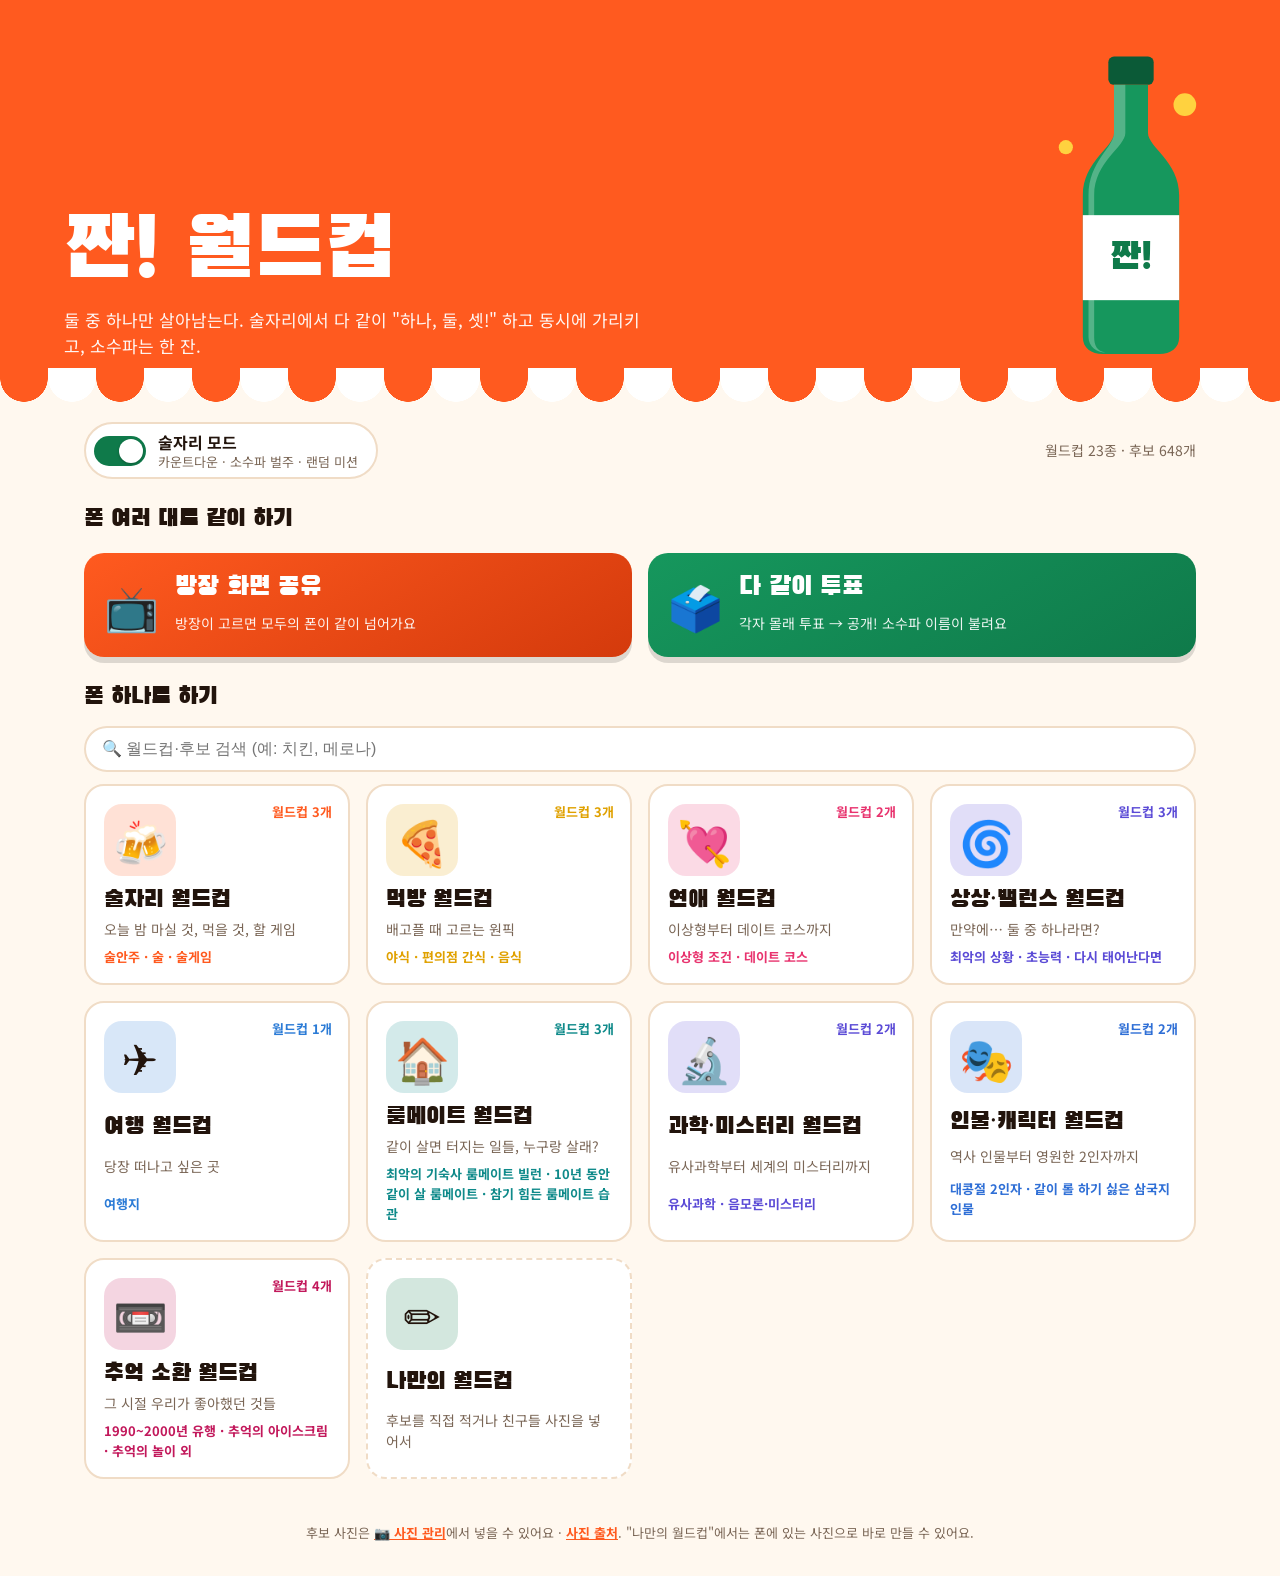
==== commit e828e36f: "유사과학 설명을 '주장'과 '왜 근거 없나'로 분리, 침착맨 카테고리 해체 - 추억의 놀이·장난감 → 추억 소환 - 유사과학·음모론 → 과학·미스터리 (신규) - 2인자·삼국지 롤" ====
--- a/index.html
+++ b/index.html
@@ -86,7 +86,7 @@
  S={g,size,round:shuffle(g.items).slice(0,size),next:[],i:0,log:[],done:0,total:size-1};hist=[];
  $('#home').classList.add('hide');$('#result').classList.add('hide');$('#play').classList.remove('hide');render()}
 const rname=n=>n===2?'결승':n===4?'준결승':n+'강';
-function card(it,k){return `<button class="c${it.n.length>16?' long':''}" data-k="${k}" data-pg="${esc(S.g.id)}" data-pn="${esc(it.n)}">${it.img?`<img src="${it.img}" alt="">`:`<span class="em">${esc(it.e)}</span><img class="ph" alt="">`}<span class="nm">${esc(it.n)}</span></button>`}
+function card(it,k){return `<button class="c${it.n.length>16?' long':''}" data-k="${k}" data-pg="${esc(S.g.id)}" data-pn="${esc(it.n)}">${it.img?`<img src="${it.img}" alt="">`:`<span class="em">${esc(it.e)}</span><img class="ph" alt="">`}<span class="nm">${esc(it.n)}</span>${it.h?`<span class="how">${howHTML(it.h)}</span>`:''}</button>`}
 function render(){
  const r=S.round,a=r[S.i],b=r[S.i+1];
  $('#rlabel').textContent=`${rname(r.length)}${r.length>2?` ${S.i/2+1}/${r.length/2}`:''} · ${S.g.t.replace(/ 월드컵$/,'')}`;
@@ -127,7 +127,7 @@
  const top=Object.entries(rk).sort((a,b)=>b[1]-a[1]).slice(0,8),max=top[0]?.[1]||1;
  const res=$('#result');
  res.innerHTML=`<div class="crown" data-pg="${esc(g.id)}" data-pn="${esc(w.n)}"><div class="sub">${esc(g.t)} ${S.size}강 우승</div>
- ${w.img?`<img src="${w.img}" alt="">`:`<div class="em">${esc(w.e)}</div><img class="ph" alt="">`}<h2>${esc(w.n)}</h2>
+ ${w.img?`<img src="${w.img}" alt="">`:`<div class="em">${esc(w.e)}</div><img class="ph" alt="">`}<h2>${esc(w.n)}</h2>${w.h?`<p class="howw">${typeof w.h==="string"?"📖 ":""}${howHTML(w.h)}</p>`:''}
  <p style="margin:8px 0 0">준우승 ${esc(second.e||'')} ${esc(second.n)}${party?' · 우승 맞춘 사람 벌주 면제, 나머지 다 같이 짠! 🍻':''}</p></div>
  <div class="tent" style="background:repeating-linear-gradient(90deg,var(--tent) 0 48px,var(--bg) 48px 96px);rotate:180deg"></div>
  <div class="res">
--- a/style.css
+++ b/style.css
@@ -179,3 +179,10 @@
 @media(max-width:600px),(orientation:portrait) and (max-width:900px){.c img.ph{max-height:22vh;width:auto;max-width:100%}}
 footer a{color:var(--tent);font-weight:700}
 @media(max-width:600px){.cr thead{display:none}.cr tr{display:grid;padding:8px 0;border-bottom:1px solid var(--line)}.cr td{border:0;padding:2px 0}.cr td:first-child{font-weight:700}}
+/* ---------- 게임 방법 ---------- */
+.c .how{font-size:clamp(13px,1.9vmin,16px);line-height:1.45;max-width:30em;text-align:center;opacity:.95;background:#0002;border-radius:12px;padding:8px 12px;text-wrap:pretty}
+.crown .howw{max-width:34em;margin:12px auto 0;background:#0002;border-radius:14px;padding:12px 16px;font-size:16px;line-height:1.5}
+@media(max-width:600px),(orientation:portrait) and (max-width:900px){.c .how{font-size:12.5px;padding:6px 10px}.c:has(.how) .em{font-size:clamp(44px,9vmin,90px)}}
+.how .hl,.howw .hl{display:block;text-align:left}.how .hl+.hl,.howw .hl+.hl{margin-top:4px}
+.how .hl b,.howw .hl b{display:inline-block;margin-right:6px;padding:0 6px;border-radius:6px;background:#fff3;font-weight:900;font-size:.9em}
+.howw .hl{text-align:left}
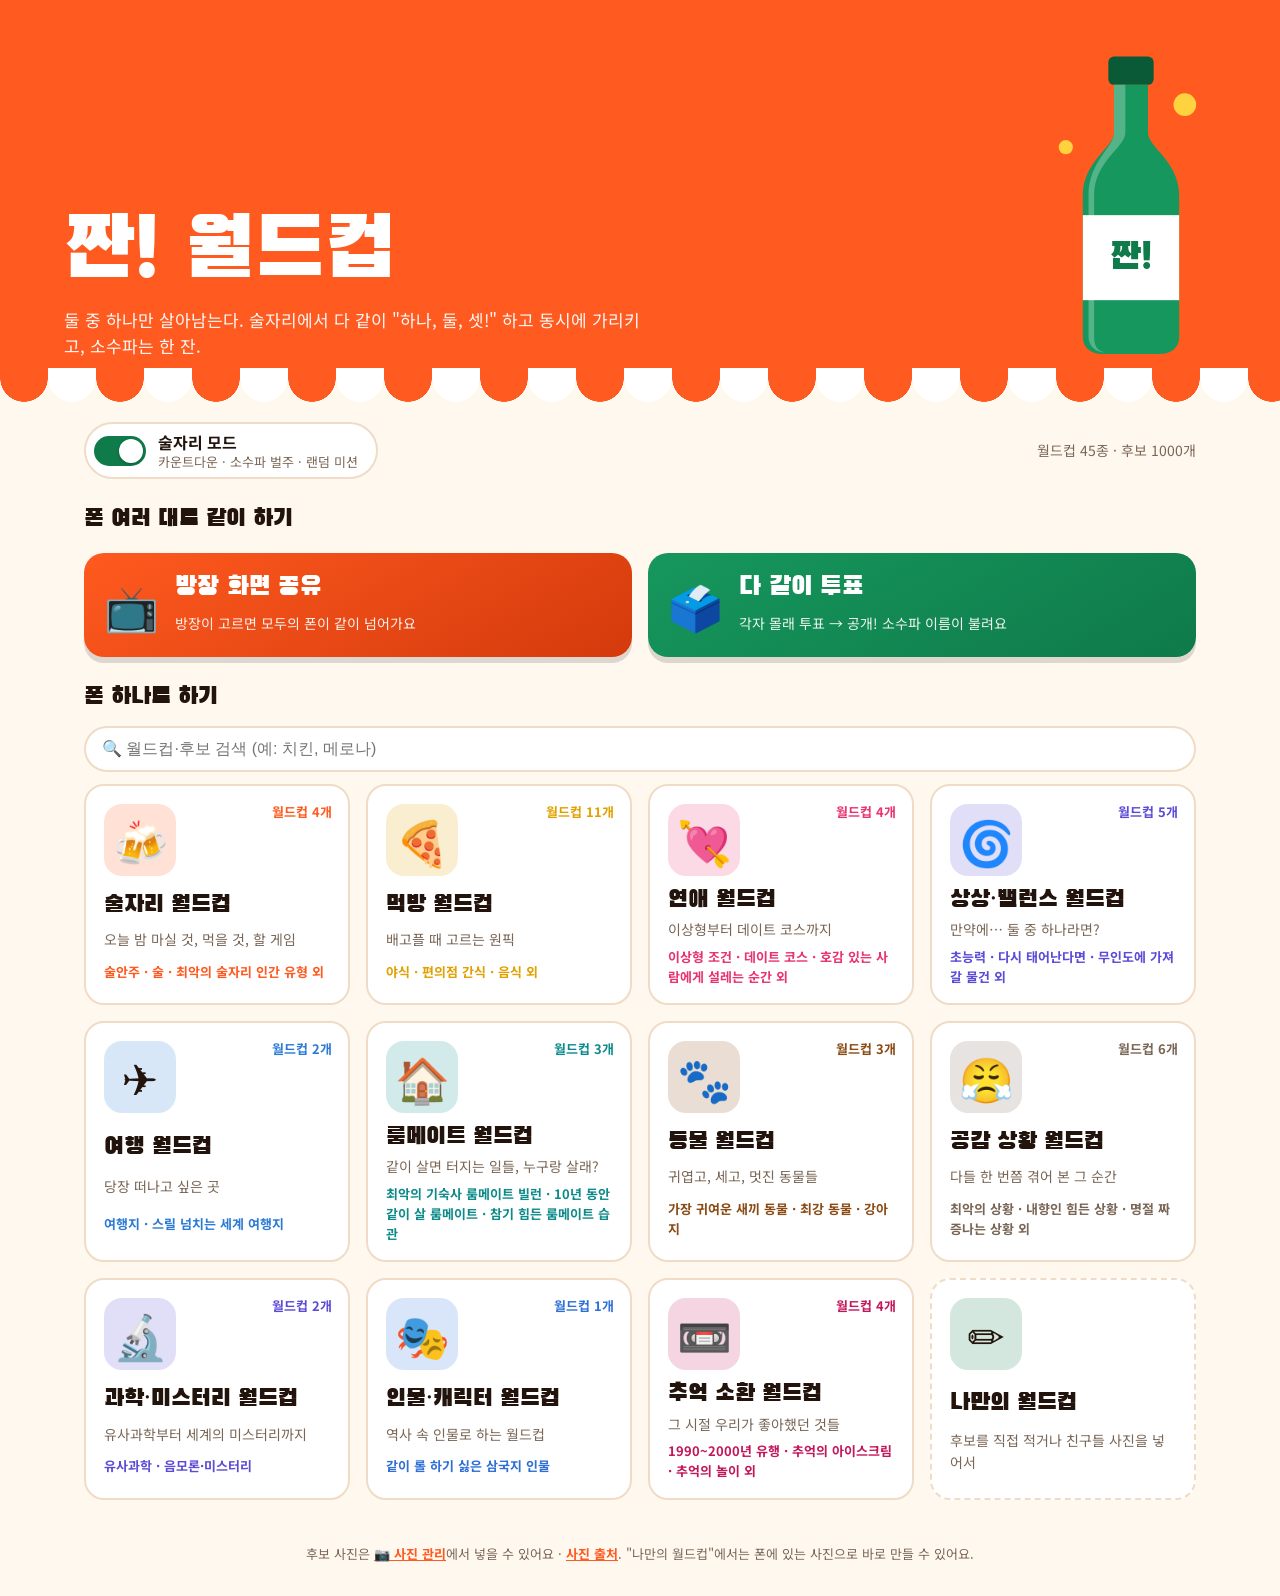
==== commit 72c1dc4b: "무인도·좀비 무기·추억의 장난감 월드컵 사진 추가, 처음으로 갈 때 화면 맨 위로 Co-Authored-By: Claude Opus 5.5 <noreply@anthropic.com" ====
--- a/index.html
+++ b/index.html
@@ -110,7 +110,7 @@
  },650)}
 $('#undo').onclick=()=>{if(!hist.length)return;const g=S.g;S=JSON.parse(hist.pop());S.g=g;render()};
 $('#quit').onclick=()=>modal(`<h2>그만할까요?</h2><p>진행 중인 월드컵은 사라져요.</p><div class="acts"><button class="btn" data-q>처음으로</button><button class="btn alt" data-x>계속하기</button></div>`,b=>{if(b.hasAttribute('data-q'))home()});
-function home(){$('#play').classList.add('hide');$('#result').classList.add('hide');$('#home').classList.remove('hide');S=null}
+function home(){$('#play').classList.add('hide');$('#result').classList.add('hide');$('#home').classList.remove('hide');S=null;close();scrollTo(0,0)}
 let tt;function toast(t){document.querySelector('.toast')?.remove();const d=document.createElement('div');d.className='toast';d.textContent=t;document.body.append(d);clearTimeout(tt);tt=setTimeout(()=>d.remove(),2200)}
 function mission(){const m=MISSIONS[Math.random()*MISSIONS.length|0];
  modal(`<span class="tag">🃏 랜덤 미션 카드</span><p>${esc(m)}</p><button class="btn go" data-x>완료!</button>`);
